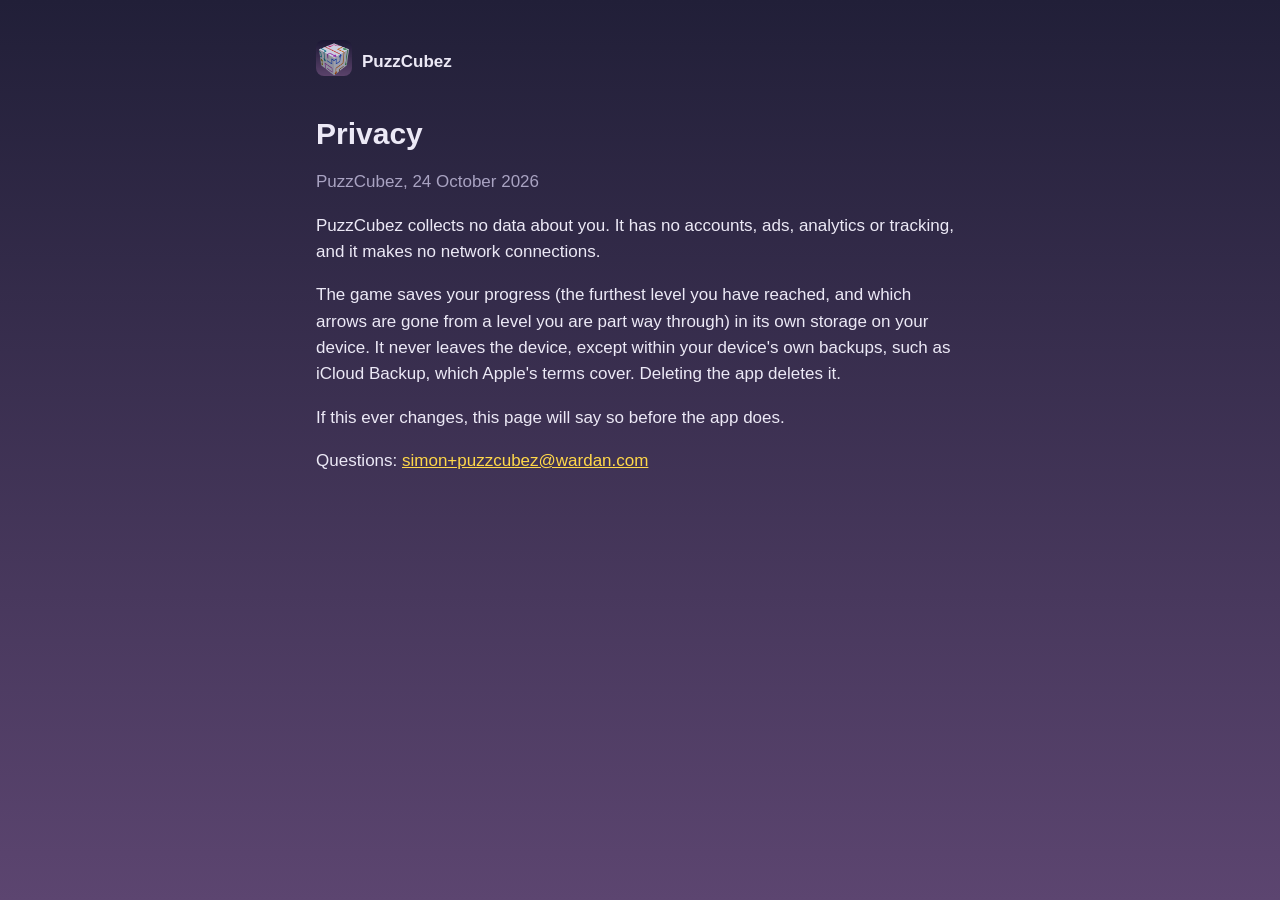
==== site/privacy.html @ 3018e8e9 "PuzzCubez has a home page with its icon and two screenshots, a support page and a privacy policy, pu" ====
<!doctype html>
<html lang="en">
<head>
<meta charset="utf-8">
<meta name="viewport" content="width=device-width, initial-scale=1">
<title>PuzzCubez Privacy</title>
<link rel="icon" href="favicon.png">
<link rel="apple-touch-icon" href="apple-touch-icon.png">
<link rel="stylesheet" href="style.css">
</head>
<body>
<main>
<header class="bar"><a href="./"><img src="icon.png" alt=""></a><a href="./">PuzzCubez</a></header>
<h1>Privacy</h1>
<p class="muted">PuzzCubez, 24 October 2026</p>
<p>PuzzCubez collects no data about you. It has no accounts, ads, analytics or tracking, and it makes no network connections.</p>
<p>The game saves your progress (the furthest level you have reached, and which arrows are gone from a level you are part way through) in its own storage on your device. It never leaves the device, except within your device's own backups, such as iCloud Backup, which Apple's terms cover. Deleting the app deletes it.</p>
<p>If this ever changes, this page will say so before the app does.</p>
<p>Questions: <a href="mailto:simon+puzzcubez@wardan.com">simon+puzzcubez@wardan.com</a></p>
</main>
</body>
</html>
---- site/style.css ----
:root {
  color-scheme: dark;
  --sky-top: #211f38;
  --sky-bottom: #5c4570;
  --text: #ece9f6;
  --muted: #a9a3c2;
  --accent: #ffd84a;
}
* { box-sizing: border-box; }
html { background: var(--sky-top); }
body {
  margin: 0;
  min-height: 100vh;
  background: linear-gradient(var(--sky-top), var(--sky-bottom)) fixed;
  color: var(--text);
  font: 17px/1.55 -apple-system, BlinkMacSystemFont, "Helvetica Neue", Helvetica, Arial, sans-serif;
}
main { max-width: 680px; margin: 0 auto; padding: 40px 16px 64px; }
a { color: var(--accent); }
header.bar { display: flex; align-items: center; gap: 10px; margin-bottom: 32px; }
header.bar img { width: 36px; height: 36px; border-radius: 8px; }
header.bar a { color: var(--text); text-decoration: none; font-weight: 600; }
h1 { font-size: 30px; line-height: 1.2; margin: 0 0 8px; }
h2 { font-size: 20px; margin: 32px 0 8px; }
p.muted, .muted { color: var(--muted); }
.hero { text-align: center; }
.hero img.icon { width: 132px; height: 132px; border-radius: 30px; box-shadow: 0 12px 40px rgba(0, 0, 0, 0.45); }
.hero h1 { font-size: 40px; margin-top: 20px; }
.hero .tagline { font-size: 21px; color: var(--muted); margin: 0 0 20px; }
.badge { display: inline-block; padding: 10px 18px; border-radius: 999px; background: rgba(255, 255, 255, 0.1); color: var(--text); font-weight: 600; }
.shots { display: flex; gap: 16px; justify-content: center; margin: 40px 0; }
.shots img { width: calc(50% - 8px); max-width: 300px; height: auto; border-radius: 22px; box-shadow: 0 10px 32px rgba(0, 0, 0, 0.4); }
ul.features { padding-left: 20px; }
ul.features li { margin: 6px 0; }
footer { margin-top: 48px; padding-top: 20px; border-top: 1px solid rgba(255, 255, 255, 0.12); color: var(--muted); font-size: 15px; display: flex; flex-wrap: wrap; gap: 8px 20px; }
footer a { color: var(--muted); }
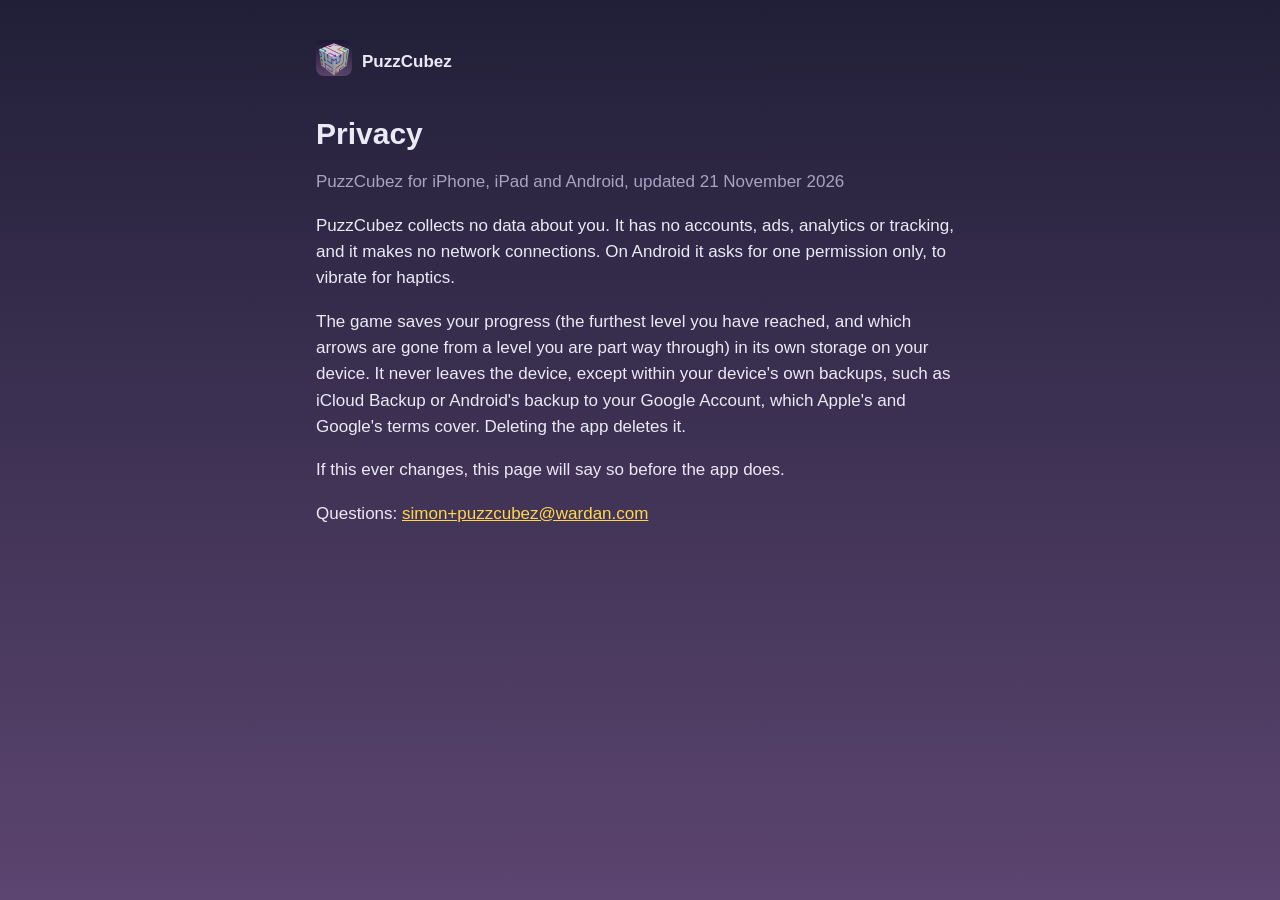
==== commit 0c3d2270: "The site says PuzzCubez is coming soon to Google Play beside the App Store badge, the support page l" ====
--- a/site/privacy.html
+++ b/site/privacy.html
@@ -12,9 +12,9 @@
 <main>
 <header class="bar"><a href="./"><img src="icon.png" alt=""></a><a href="./">PuzzCubez</a></header>
 <h1>Privacy</h1>
-<p class="muted">PuzzCubez, 24 October 2026</p>
-<p>PuzzCubez collects no data about you. It has no accounts, ads, analytics or tracking, and it makes no network connections.</p>
-<p>The game saves your progress (the furthest level you have reached, and which arrows are gone from a level you are part way through) in its own storage on your device. It never leaves the device, except within your device's own backups, such as iCloud Backup, which Apple's terms cover. Deleting the app deletes it.</p>
+<p class="muted">PuzzCubez for iPhone, iPad and Android, updated 21 November 2026</p>
+<p>PuzzCubez collects no data about you. It has no accounts, ads, analytics or tracking, and it makes no network connections. On Android it asks for one permission only, to vibrate for haptics.</p>
+<p>The game saves your progress (the furthest level you have reached, and which arrows are gone from a level you are part way through) in its own storage on your device. It never leaves the device, except within your device's own backups, such as iCloud Backup or Android's backup to your Google Account, which Apple's and Google's terms cover. Deleting the app deletes it.</p>
 <p>If this ever changes, this page will say so before the app does.</p>
 <p>Questions: <a href="mailto:simon+puzzcubez@wardan.com">simon+puzzcubez@wardan.com</a></p>
 </main>
--- a/site/style.css
+++ b/site/style.css
@@ -27,6 +27,9 @@
 .hero img.icon { width: 132px; height: 132px; border-radius: 30px; box-shadow: 0 12px 40px rgba(0, 0, 0, 0.45); }
 .hero h1 { font-size: 40px; margin-top: 20px; }
 .hero .tagline { font-size: 21px; color: var(--muted); margin: 0 0 20px; }
+.stores { display: flex; flex-wrap: wrap; justify-content: center; align-items: center; gap: 12px; }
+.store img { display: block; height: 54px; width: auto; }
+[hidden] { display: none !important; }
 .badge { display: inline-block; padding: 10px 18px; border-radius: 999px; background: rgba(255, 255, 255, 0.1); color: var(--text); font-weight: 600; }
 .shots { display: flex; gap: 16px; justify-content: center; margin: 40px 0; }
 .shots img { width: calc(50% - 8px); max-width: 300px; height: auto; border-radius: 22px; box-shadow: 0 10px 32px rgba(0, 0, 0, 0.4); }
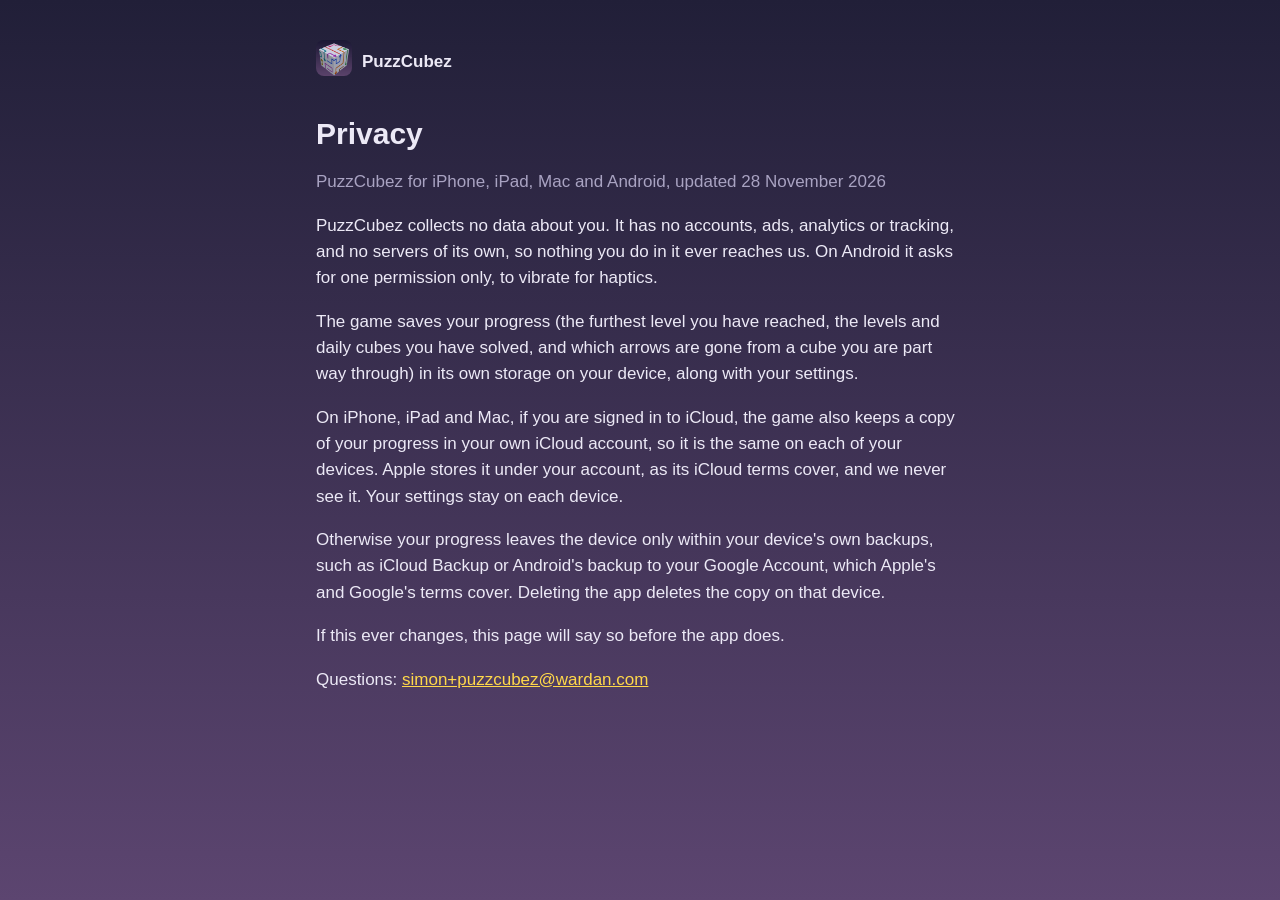
==== commit 52c23412: "The privacy policy and support page say that progress on iPhone, iPad and Mac is kept in step throug" ====
--- a/site/privacy.html
+++ b/site/privacy.html
@@ -12,9 +12,11 @@
 <main>
 <header class="bar"><a href="./"><img src="icon.png" alt=""></a><a href="./">PuzzCubez</a></header>
 <h1>Privacy</h1>
-<p class="muted">PuzzCubez for iPhone, iPad and Android, updated 21 November 2026</p>
-<p>PuzzCubez collects no data about you. It has no accounts, ads, analytics or tracking, and it makes no network connections. On Android it asks for one permission only, to vibrate for haptics.</p>
-<p>The game saves your progress (the furthest level you have reached, and which arrows are gone from a level you are part way through) in its own storage on your device. It never leaves the device, except within your device's own backups, such as iCloud Backup or Android's backup to your Google Account, which Apple's and Google's terms cover. Deleting the app deletes it.</p>
+<p class="muted">PuzzCubez for iPhone, iPad, Mac and Android, updated 28 November 2026</p>
+<p>PuzzCubez collects no data about you. It has no accounts, ads, analytics or tracking, and no servers of its own, so nothing you do in it ever reaches us. On Android it asks for one permission only, to vibrate for haptics.</p>
+<p>The game saves your progress (the furthest level you have reached, the levels and daily cubes you have solved, and which arrows are gone from a cube you are part way through) in its own storage on your device, along with your settings.</p>
+<p>On iPhone, iPad and Mac, if you are signed in to iCloud, the game also keeps a copy of your progress in your own iCloud account, so it is the same on each of your devices. Apple stores it under your account, as its iCloud terms cover, and we never see it. Your settings stay on each device.</p>
+<p>Otherwise your progress leaves the device only within your device's own backups, such as iCloud Backup or Android's backup to your Google Account, which Apple's and Google's terms cover. Deleting the app deletes the copy on that device.</p>
 <p>If this ever changes, this page will say so before the app does.</p>
 <p>Questions: <a href="mailto:simon+puzzcubez@wardan.com">simon+puzzcubez@wardan.com</a></p>
 </main>
